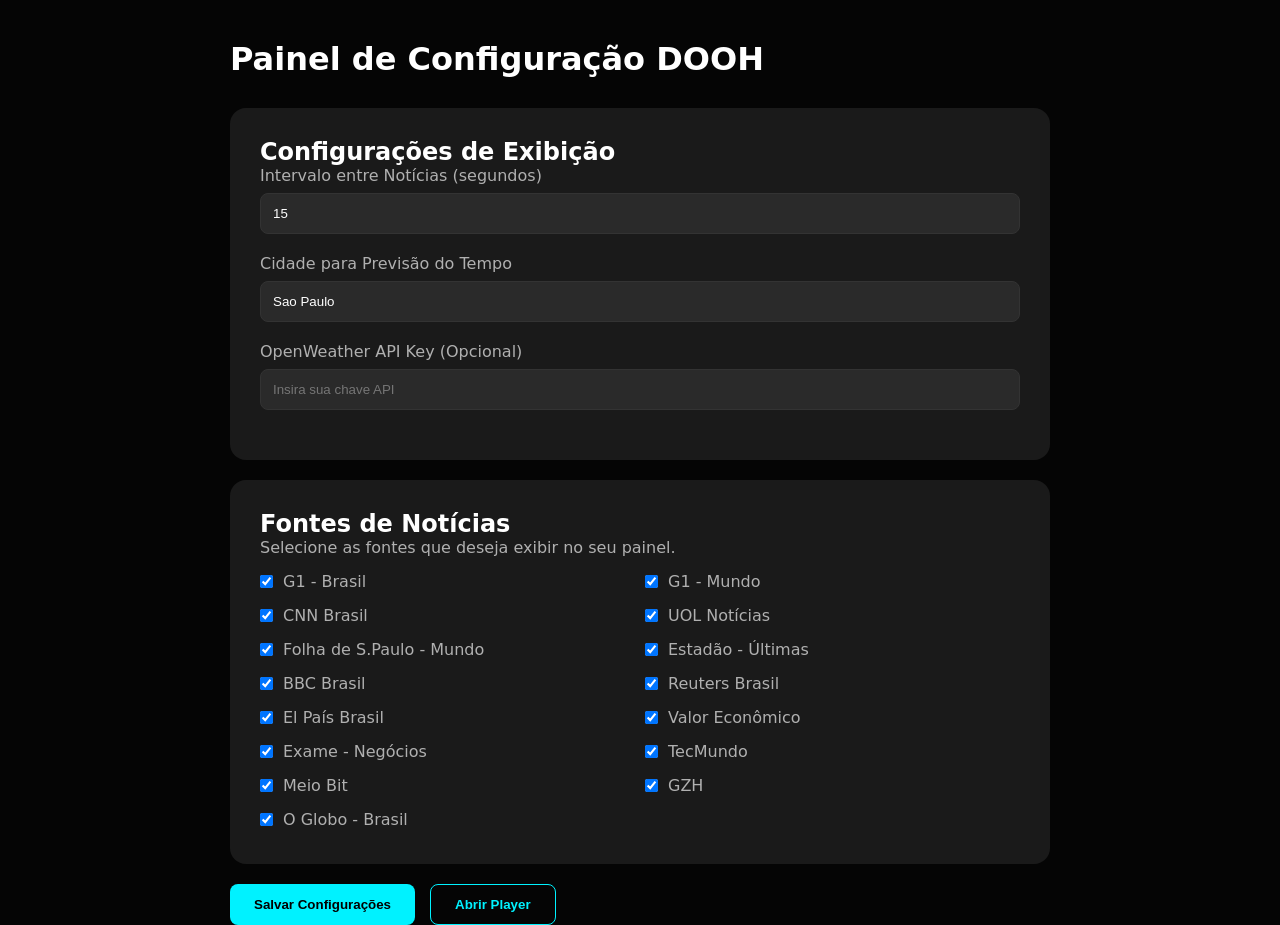
==== admin.html @ 4341ee9b "Sync to fcdcastro account" ====
<!DOCTYPE html>
<html lang="pt-br">

<head>
    <meta charset="UTF-8">
    <meta name="viewport" content="width=device-width, initial-scale=1.0">
    <title>Configurações DOOH</title>
    <link rel="stylesheet" href="index.css">
</head>

<body class="admin-body">
    <h1 style="margin-bottom: 30px;">Painel de Configuração DOOH</h1>

    <div class="admin-card">
        <h2>Configurações de Exibição</h2>
        <div class="form-group">
            <label>Intervalo entre Notícias (segundos)</label>
            <input type="number" id="news-interval" value="15" min="5">
        </div>
        <div class="form-group">
            <label>Cidade para Previsão do Tempo</label>
            <input type="text" id="weather-city-input" value="Sao Paulo">
        </div>
        <div class="form-group">
            <label>OpenWeather API Key (Opcional)</label>
            <input type="text" id="weather-api-key" placeholder="Insira sua chave API">
        </div>
    </div>

    <div class="admin-card">
        <h2>Fontes de Notícias</h2>
        <p style="margin-bottom: 15px; color: var(--text-secondary);">Selecione as fontes que deseja exibir no seu
            painel.</p>
        <div id="sources-list" style="display: grid; grid-template-columns: 1fr 1fr; gap: 10px;">
            <!-- Will be populated by JS -->
        </div>
    </div>

    <div style="display: flex; gap: 15px;">
        <button id="save-settings">Salvar Configurações</button>
        <button id="view-player"
            style="background: transparent; border: 1px solid var(--accent-color); color: var(--accent-color);">Abrir
            Player</button>
    </div>

    <script src="admin.js"></script>
</body>

</html>
---- index.css ----
:root {
    --bg-color: #050505;
    --card-bg: rgba(20, 20, 20, 0.7);
    --accent-color: #00f2ff;
    --text-primary: #ffffff;
    --text-secondary: #b0b0b0;
    --glass-border: rgba(255, 255, 255, 0.1);
    --font-main: 'Inter', system-ui, -apple-system, sans-serif;
}

* {
    margin: 0;
    padding: 0;
    box-sizing: border-box;
}

body {
    background-color: var(--bg-color);
    color: var(--text-primary);
    font-family: var(--font-main);
    height: 100vh;
    overflow: hidden;
    display: flex;
    flex-direction: column;
}

/* Layout */
.app-container {
    display: grid;
    grid-template-columns: 1fr 350px;
    height: 100vh;
    gap: 20px;
    padding: 20px;
}

/* Main News Area */
.news-display {
    position: relative;
    border-radius: 24px;
    overflow: hidden;
    background: #111;
    box-shadow: 0 20px 50px rgba(0,0,0,0.5);
    border: 1px solid var(--glass-border);
}

.news-image {
    width: 100%;
    height: 100%;
    object-fit: cover;
    transition: transform 1.2s cubic-bezier(0.4, 0, 0.2, 1);
}

.news-overlay {
    position: absolute;
    bottom: 0;
    left: 0;
    right: 0;
    padding: 60px 40px 40px;
    background: linear-gradient(transparent, rgba(0,0,0,0.95));
}

.news-source {
    display: inline-block;
    padding: 6px 12px;
    background: var(--accent-color);
    color: #000;
    font-weight: 700;
    text-transform: uppercase;
    font-size: 12px;
    border-radius: 4px;
    margin-bottom: 15px;
    letter-spacing: 1px;
}

.news-title {
    font-size: 48px;
    font-weight: 800;
    line-height: 1.1;
    margin-bottom: 20px;
    text-wrap: balance;
}

.news-summary {
    font-size: 20px;
    color: var(--text-secondary);
    max-width: 800px;
    line-height: 1.5;
}

/* Sidebar */
.sidebar {
    display: flex;
    flex-direction: column;
    gap: 20px;
}

.sidebar-card {
    background: var(--card-bg);
    backdrop-filter: blur(20px);
    border: 1px solid var(--glass-border);
    border-radius: 20px;
    padding: 24px;
}

/* Weather */
.weather-widget {
    display: flex;
    flex-direction: column;
    align-items: center;
    text-align: center;
}

.weather-temp {
    font-size: 64px;
    font-weight: 700;
    margin: 10px 0;
}

.weather-city {
    font-size: 18px;
    color: var(--text-secondary);
}

/* Currencies */
.currency-widget h3 {
    font-size: 14px;
    text-transform: uppercase;
    color: var(--accent-color);
    margin-bottom: 15px;
    letter-spacing: 1px;
}

.currency-item {
    display: flex;
    justify-content: space-between;
    align-items: center;
    padding: 12px 0;
    border-bottom: 1px solid var(--glass-border);
}

.currency-item:last-child {
    border-bottom: none;
}

.currency-label {
    font-weight: 500;
}

.currency-value {
    font-weight: 700;
    font-size: 20px;
}

/* Animations */
.fade-in {
    animation: fadeIn 0.8s ease-out forwards;
}

@keyframes fadeIn {
    from { opacity: 0; transform: translateY(20px); }
    to { opacity: 1; transform: translateY(0); }
}

/* Progress Bar */
.progress-container {
    position: absolute;
    bottom: 0;
    left: 0;
    height: 6px;
    background: var(--accent-color);
    width: 0%;
    z-index: 10;
}

/* Admin Styles (simplified) */
.admin-body {
    overflow-y: auto;
    padding: 40px;
    max-width: 900px;
    margin: 0 auto;
}

.admin-card {
    background: #1a1a1a;
    padding: 30px;
    border-radius: 16px;
    margin-bottom: 20px;
}

.form-group {
    margin-bottom: 20px;
}

label {
    display: block;
    margin-bottom: 8px;
    color: var(--text-secondary);
}

input, select {
    width: 100%;
    padding: 12px;
    background: #2a2a2a;
    border: 1px solid #333;
    color: white;
    border-radius: 8px;
}

button {
    padding: 12px 24px;
    background: var(--accent-color);
    border: none;
    border-radius: 8px;
    font-weight: 700;
    cursor: pointer;
    transition: filter 0.2s;
}

button:hover {
    filter: brightness(1.2);
}
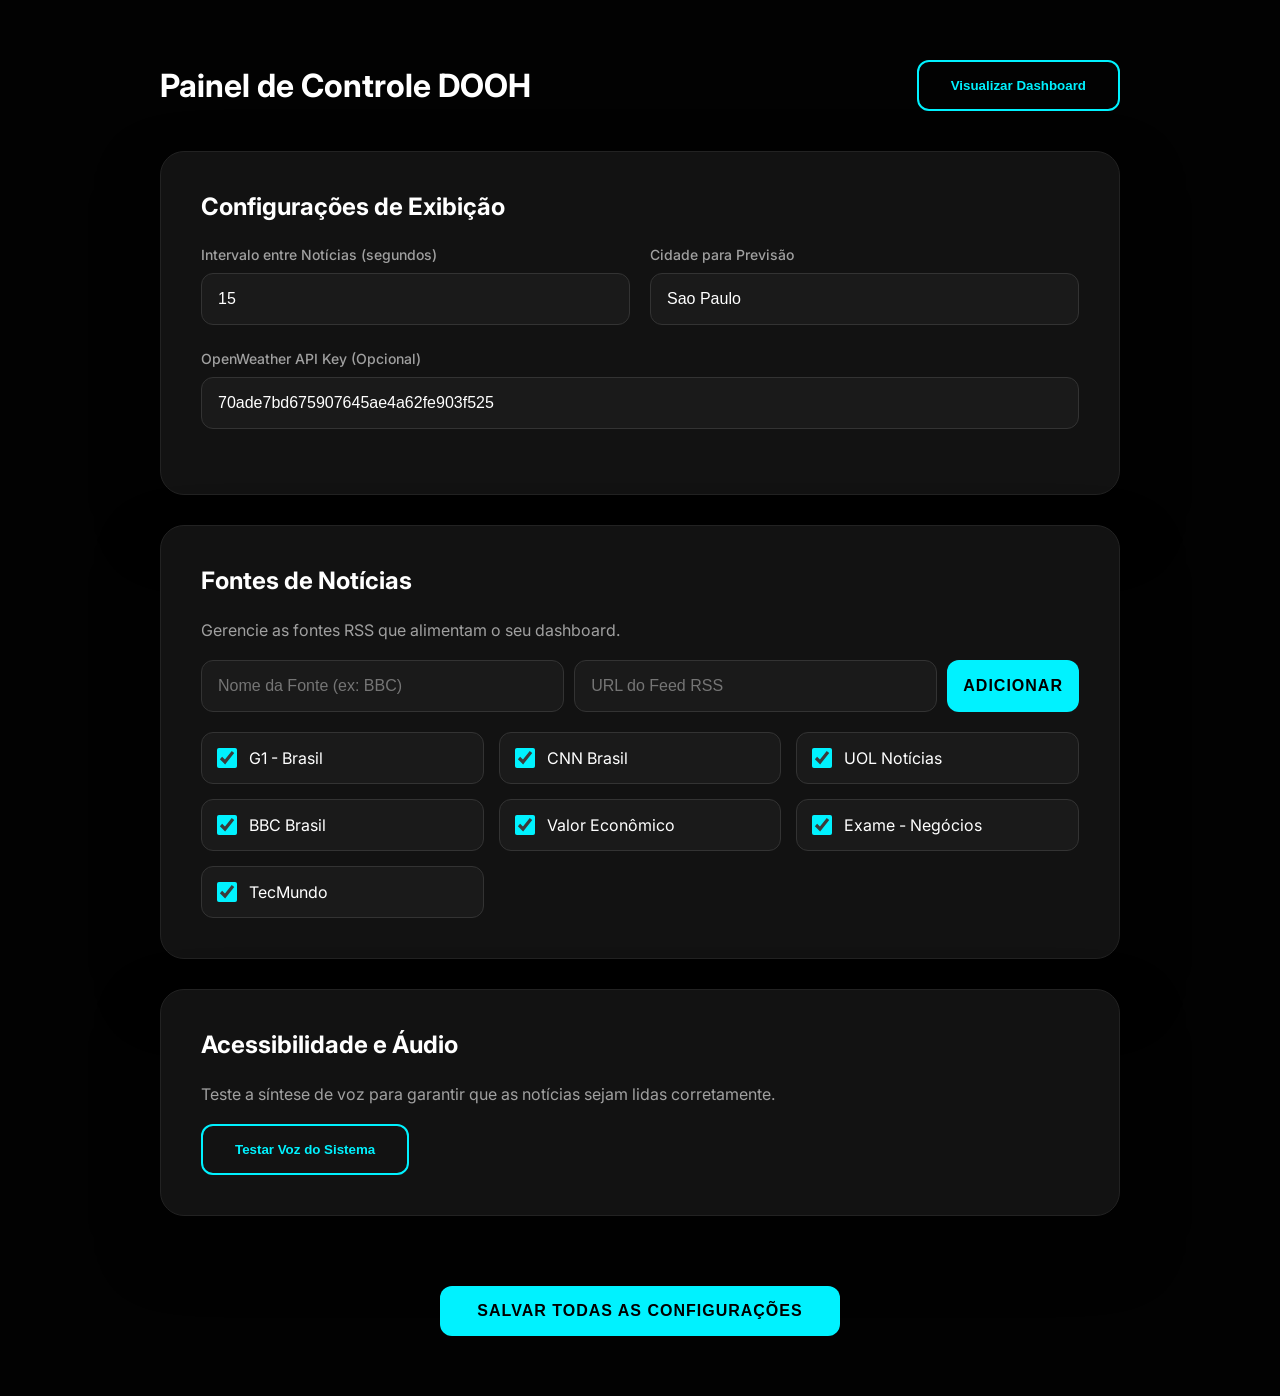
==== commit cf732381: "Premium DOOH Revision: UI/UX, parallel RSS fetching, and custom source management" ====
--- a/admin.html
+++ b/admin.html
@@ -1,49 +1,64 @@
 <!DOCTYPE html>
 <html lang="pt-br">
-
 <head>
     <meta charset="UTF-8">
     <meta name="viewport" content="width=device-width, initial-scale=1.0">
-    <title>Configurações DOOH</title>
+    <title>Configurações DOOH - Premium</title>
     <link rel="stylesheet" href="index.css">
+    <link rel="preconnect" href="https://fonts.googleapis.com">
+    <link rel="preconnect" href="https://fonts.gstatic.com" crossorigin>
+    <link href="https://fonts.googleapis.com/css2?family=Inter:wght@400;500;700;800&display=swap" rel="stylesheet">
 </head>
-
 <body class="admin-body">
-    <h1 style="margin-bottom: 30px;">Painel de Configuração DOOH</h1>
+    <header class="admin-header">
+        <h1>Painel de Controle DOOH</h1>
+        <button id="view-player" class="btn-secondary">Visualizar Dashboard</button>
+    </header>
 
     <div class="admin-card">
         <h2>Configurações de Exibição</h2>
-        <div class="form-group">
-            <label>Intervalo entre Notícias (segundos)</label>
-            <input type="number" id="news-interval" value="15" min="5">
-        </div>
-        <div class="form-group">
-            <label>Cidade para Previsão do Tempo</label>
-            <input type="text" id="weather-city-input" value="Sao Paulo">
+        <div style="display: grid; grid-template-columns: 1fr 1fr; gap: 20px;">
+            <div class="form-group">
+                <label>Intervalo entre Notícias (segundos)</label>
+                <input type="number" id="news-interval" class="form-control" value="15" min="5">
+            </div>
+            <div class="form-group">
+                <label>Cidade para Previsão</label>
+                <input type="text" id="weather-city-input" class="form-control" value="Sao Paulo">
+            </div>
         </div>
         <div class="form-group">
             <label>OpenWeather API Key (Opcional)</label>
-            <input type="text" id="weather-api-key" placeholder="Insira sua chave API">
+            <input type="text" id="weather-api-key" class="form-control" placeholder="Insira sua chave API para tempo real">
         </div>
     </div>
 
     <div class="admin-card">
         <h2>Fontes de Notícias</h2>
-        <p style="margin-bottom: 15px; color: var(--text-secondary);">Selecione as fontes que deseja exibir no seu
-            painel.</p>
-        <div id="sources-list" style="display: grid; grid-template-columns: 1fr 1fr; gap: 10px;">
-            <!-- Will be populated by JS -->
+        <p style="margin-bottom: 20px; color: var(--text-secondary);">Gerencie as fontes RSS que alimentam o seu dashboard.</p>
+        
+        <!-- Add Custom Source -->
+        <div class="source-input-group">
+            <input type="text" id="custom-source-name" class="form-control" placeholder="Nome da Fonte (ex: BBC)">
+            <input type="text" id="custom-source-url" class="form-control" placeholder="URL do Feed RSS">
+            <button id="add-source" class="btn-primary" style="padding: 16px;">Adicionar</button>
+        </div>
+
+        <div id="sources-list" class="sources-grid">
+            <!-- Dinâmico via JS -->
         </div>
     </div>
 
-    <div style="display: flex; gap: 15px;">
-        <button id="save-settings">Salvar Configurações</button>
-        <button id="view-player"
-            style="background: transparent; border: 1px solid var(--accent-color); color: var(--accent-color);">Abrir
-            Player</button>
+    <div class="admin-card">
+        <h2>Acessibilidade e Áudio</h2>
+        <p style="margin-bottom: 20px; color: var(--text-secondary);">Teste a síntese de voz para garantir que as notícias sejam lidas corretamente.</p>
+        <button id="test-tts" class="btn-secondary">Testar Voz do Sistema</button>
+    </div>
+
+    <div style="margin-top: 40px; text-align: center;">
+        <button id="save-settings" class="btn-primary" style="width: 100%; max-width: 400px;">Salvar Todas as Configurações</button>
     </div>
 
     <script src="admin.js"></script>
 </body>
-
 </html>
--- a/index.css
+++ b/index.css
@@ -1,11 +1,15 @@
 :root {
-    --bg-color: #050505;
-    --card-bg: rgba(20, 20, 20, 0.7);
+    --bg-color: #020202;
     --accent-color: #00f2ff;
+    --accent-glow: rgba(0, 242, 255, 0.5);
     --text-primary: #ffffff;
-    --text-secondary: #b0b0b0;
-    --glass-border: rgba(255, 255, 255, 0.1);
+    --text-secondary: #a0a0a0;
+    --glass-bg: rgba(255, 255, 255, 0.9);
+    --glass-border: rgba(255, 255, 255, 0.2);
+    --card-bg: #121212;
+    --card-border: #222222;
     --font-main: 'Inter', system-ui, -apple-system, sans-serif;
+    --transition-smooth: all 0.4s cubic-bezier(0.4, 0, 0.2, 1);
 }
 
 * {
@@ -26,28 +30,44 @@
 
 /* Layout */
 .app-container {
-    display: grid;
-    grid-template-columns: 1fr 350px;
     height: 100vh;
-    gap: 20px;
-    padding: 20px;
+    width: 100vw;
+    position: relative;
 }
 
 /* Main News Area */
 .news-display {
     position: relative;
-    border-radius: 24px;
+    height: 100vh;
     overflow: hidden;
-    background: #111;
-    box-shadow: 0 20px 50px rgba(0,0,0,0.5);
-    border: 1px solid var(--glass-border);
+    background: #000;
+}
+
+.news-image-container {
+    position: absolute;
+    top: 0;
+    left: 0;
+    width: 100%;
+    height: 100%;
+    z-index: 1;
 }
 
 .news-image {
     width: 100%;
     height: 100%;
     object-fit: cover;
-    transition: transform 1.2s cubic-bezier(0.4, 0, 0.2, 1);
+    opacity: 0.8;
+    transition: var(--transition-smooth);
+}
+
+/* Ken Burns Effect */
+.ken-burns {
+    animation: kenBurns 20s infinite alternate linear;
+}
+
+@keyframes kenBurns {
+    0% { transform: scale(1) translate(0, 0); }
+    100% { transform: scale(1.15) translate(-1%, -1%); }
 }
 
 .news-overlay {
@@ -55,110 +75,123 @@
     bottom: 0;
     left: 0;
     right: 0;
-    padding: 60px 40px 40px;
-    background: linear-gradient(transparent, rgba(0,0,0,0.95));
+    padding: 120px 80px 80px;
+    background: linear-gradient(to top, 
+        rgba(0,0,0,1) 0%, 
+        rgba(0,0,0,0.8) 40%, 
+        transparent 100%);
+    z-index: 5;
+    display: flex;
+    flex-direction: column;
+    gap: 20px;
 }
 
 .news-source {
-    display: inline-block;
-    padding: 6px 12px;
+    display: inline-flex;
+    align-items: center;
+    padding: 10px 20px;
     background: var(--accent-color);
     color: #000;
+    font-weight: 800;
+    text-transform: uppercase;
+    font-size: 14px;
+    border-radius: 6px;
+    letter-spacing: 2px;
+    box-shadow: 0 0 30px var(--accent-glow);
+    width: fit-content;
+}
+
+.news-title {
+    font-size: 72px;
+    font-weight: 800;
+    line-height: 1.0;
+    text-shadow: 0 10px 40px rgba(0,0,0,1);
+    max-width: 90%;
+    letter-spacing: -2px;
+}
+
+.news-summary {
+    font-size: 26px;
+    color: #eee;
+    max-width: 1000px;
+    line-height: 1.4;
+    font-weight: 400;
+    text-shadow: 0 4px 20px rgba(0,0,0,0.8);
+}
+
+/* Floating Widgets */
+.top-widgets {
+    position: absolute;
+    top: 40px;
+    left: 40px;
+    right: 40px;
+    display: flex;
+    justify-content: space-between;
+    align-items: flex-start;
+    z-index: 10;
+}
+
+.widgets-group {
+    display: flex;
+    gap: 15px;
+}
+
+.glass-widget {
+    background: var(--glass-bg);
+    backdrop-filter: blur(25px);
+    -webkit-backdrop-filter: blur(25px);
+    border: 1px solid var(--glass-border);
+    padding: 14px 28px;
+    border-radius: 100px;
+    display: flex;
+    align-items: center;
+    gap: 15px;
+    box-shadow: 0 20px 50px rgba(0,0,0,0.4);
+    color: #000;
+}
+
+.currency-bar {
+    gap: 25px;
+}
+
+.currency-item {
+    display: flex;
+    align-items: center;
+    gap: 8px;
+    font-weight: 800;
+}
+
+.currency-item span {
+    color: #0056b3;
+    font-size: 1.1em;
+}
+
+.clock-widget {
+    padding: 14px 30px;
+}
+
+#clock {
+    font-size: 28px;
+    font-weight: 800;
+    border-right: 2px solid rgba(0,0,0,0.1);
+    padding-right: 15px;
+    letter-spacing: 1px;
+}
+
+#date {
+    font-size: 13px;
+    font-weight: 600;
+    text-transform: uppercase;
+    opacity: 0.8;
+}
+
+.weather-widget {
     font-weight: 700;
-    text-transform: uppercase;
-    font-size: 12px;
-    border-radius: 4px;
-    margin-bottom: 15px;
-    letter-spacing: 1px;
-}
-
-.news-title {
-    font-size: 48px;
-    font-weight: 800;
-    line-height: 1.1;
-    margin-bottom: 20px;
-    text-wrap: balance;
-}
-
-.news-summary {
-    font-size: 20px;
-    color: var(--text-secondary);
-    max-width: 800px;
-    line-height: 1.5;
-}
-
-/* Sidebar */
-.sidebar {
-    display: flex;
-    flex-direction: column;
-    gap: 20px;
-}
-
-.sidebar-card {
-    background: var(--card-bg);
-    backdrop-filter: blur(20px);
-    border: 1px solid var(--glass-border);
-    border-radius: 20px;
-    padding: 24px;
-}
-
-/* Weather */
-.weather-widget {
-    display: flex;
-    flex-direction: column;
-    align-items: center;
-    text-align: center;
-}
-
-.weather-temp {
-    font-size: 64px;
-    font-weight: 700;
-    margin: 10px 0;
-}
-
-.weather-city {
-    font-size: 18px;
-    color: var(--text-secondary);
-}
-
-/* Currencies */
-.currency-widget h3 {
-    font-size: 14px;
-    text-transform: uppercase;
-    color: var(--accent-color);
-    margin-bottom: 15px;
-    letter-spacing: 1px;
-}
-
-.currency-item {
-    display: flex;
-    justify-content: space-between;
-    align-items: center;
-    padding: 12px 0;
-    border-bottom: 1px solid var(--glass-border);
-}
-
-.currency-item:last-child {
-    border-bottom: none;
-}
-
-.currency-label {
-    font-weight: 500;
-}
-
-.currency-value {
-    font-weight: 700;
-    font-size: 20px;
-}
-
-/* Animations */
-.fade-in {
-    animation: fadeIn 0.8s ease-out forwards;
-}
-
-@keyframes fadeIn {
-    from { opacity: 0; transform: translateY(20px); }
-    to { opacity: 1; transform: translateY(0); }
+}
+
+#weather-temp {
+    font-size: 24px;
+    font-weight: 800;
 }
 
 /* Progress Bar */
@@ -167,55 +200,203 @@
     bottom: 0;
     left: 0;
     height: 6px;
+    background: rgba(255, 255, 255, 0.1);
+    width: 100%;
+    z-index: 20;
+}
+
+.progress-fill {
+    height: 100%;
     background: var(--accent-color);
     width: 0%;
-    z-index: 10;
-}
-
-/* Admin Styles (simplified) */
+    box-shadow: 0 0 15px var(--accent-color);
+    transition: width 0.1s linear;
+}
+
+/* Buttons & UI Elements */
+.icon-button {
+    background: #fff;
+    border: none;
+    color: #000;
+    width: 56px;
+    height: 56px;
+    border-radius: 50%;
+    display: flex;
+    align-items: center;
+    justify-content: center;
+    cursor: pointer;
+    transition: var(--transition-smooth);
+    box-shadow: 0 10px 25px rgba(0,0,0,0.3);
+}
+
+.icon-button:hover {
+    transform: scale(1.1);
+    background: var(--accent-color);
+}
+
+.icon-button.speaking {
+    background: #ff3333;
+    color: #fff;
+    animation: pulseGlow 1.5s infinite;
+}
+
+@keyframes pulseGlow {
+    0% { box-shadow: 0 0 0 0 rgba(255, 51, 51, 0.7); }
+    70% { box-shadow: 0 0 0 20px rgba(255, 51, 51, 0); }
+    100% { box-shadow: 0 0 0 0 rgba(255, 51, 51, 0); }
+}
+
+/* Admin Styles */
 .admin-body {
+    background-color: var(--bg-color);
+    color: var(--text-primary);
+    padding: 60px 20px;
+    max-width: 1000px;
+    margin: 0 auto;
     overflow-y: auto;
+    height: auto;
+}
+
+.admin-header {
+    margin-bottom: 40px;
+    display: flex;
+    justify-content: space-between;
+    align-items: center;
+}
+
+.admin-card {
+    background: var(--card-bg);
     padding: 40px;
-    max-width: 900px;
-    margin: 0 auto;
-}
-
-.admin-card {
+    border-radius: 24px;
+    margin-bottom: 30px;
+    border: 1px solid var(--card-border);
+    box-shadow: 0 30px 60px rgba(0,0,0,0.5);
+}
+
+.admin-card h2 {
+    margin-bottom: 25px;
+    font-size: 24px;
+    display: flex;
+    align-items: center;
+    gap: 12px;
+}
+
+.form-group {
+    margin-bottom: 25px;
+}
+
+.form-group label {
+    display: block;
+    margin-bottom: 10px;
+    color: var(--text-secondary);
+    font-weight: 500;
+    font-size: 14px;
+}
+
+.form-control {
+    width: 100%;
+    padding: 16px;
     background: #1a1a1a;
-    padding: 30px;
-    border-radius: 16px;
-    margin-bottom: 20px;
-}
-
-.form-group {
-    margin-bottom: 20px;
-}
-
-label {
-    display: block;
-    margin-bottom: 8px;
-    color: var(--text-secondary);
-}
-
-input, select {
-    width: 100%;
-    padding: 12px;
-    background: #2a2a2a;
     border: 1px solid #333;
     color: white;
-    border-radius: 8px;
-}
-
-button {
-    padding: 12px 24px;
+    border-radius: 12px;
+    font-size: 16px;
+    transition: var(--transition-smooth);
+}
+
+.form-control:focus {
+    outline: none;
+    border-color: var(--accent-color);
+    box-shadow: 0 0 0 4px rgba(0, 242, 255, 0.1);
+}
+
+.btn-primary {
+    padding: 16px 32px;
     background: var(--accent-color);
+    color: #000;
     border: none;
-    border-radius: 8px;
-    font-weight: 700;
+    border-radius: 12px;
+    font-weight: 800;
+    font-size: 16px;
     cursor: pointer;
-    transition: filter 0.2s;
-}
-
-button:hover {
-    filter: brightness(1.2);
-}
+    transition: var(--transition-smooth);
+    text-transform: uppercase;
+    letter-spacing: 1px;
+}
+
+.btn-primary:hover {
+    transform: translateY(-2px);
+    box-shadow: 0 10px 20px var(--accent-glow);
+}
+
+.btn-secondary {
+    padding: 16px 32px;
+    background: transparent;
+    color: var(--accent-color);
+    border: 2px solid var(--accent-color);
+    border-radius: 12px;
+    font-weight: 800;
+    cursor: pointer;
+    transition: var(--transition-smooth);
+}
+
+.btn-secondary:hover {
+    background: rgba(0, 242, 255, 0.05);
+}
+
+/* Custom Source Add Form */
+.source-input-group {
+    display: flex;
+    gap: 10px;
+    margin-bottom: 20px;
+}
+
+.sources-grid {
+    display: grid;
+    grid-template-columns: repeat(auto-fill, minmax(280px, 1fr));
+    gap: 15px;
+}
+
+.source-item {
+    background: #1a1a1a;
+    padding: 15px;
+    border-radius: 12px;
+    display: flex;
+    align-items: center;
+    gap: 12px;
+    border: 1px solid #333;
+}
+
+.source-item input[type="checkbox"] {
+    width: 20px;
+    height: 20px;
+    accent-color: var(--accent-color);
+}
+
+/* Animations */
+.fade-in {
+    animation: fadeIn 1s cubic-bezier(0.4, 0, 0.2, 1) forwards;
+}
+
+@keyframes fadeIn {
+    from { opacity: 0; transform: translateY(30px); }
+    to { opacity: 1; transform: translateY(0); }
+}
+
+/* Mobile Adjustments */
+@media (max-width: 900px) {
+    .news-title { font-size: 48px; }
+    .news-overlay { padding: 60px 40px 40px; }
+    .top-widgets { top: 20px; left: 20px; right: 20px; }
+}
+
+@media (max-width: 600px) {
+    .top-widgets { flex-direction: column; gap: 10px; align-items: center; }
+    .widgets-group { width: 100%; justify-content: center; }
+    .news-title { font-size: 32px; }
+    .news-summary { font-size: 18px; }
+    .news-overlay { padding: 40px 20px 30px; }
+    .glass-widget { padding: 10px 20px; font-size: 14px; width: 100%; justify-content: center; }
+    .clock-widget { width: auto; }
+}
+
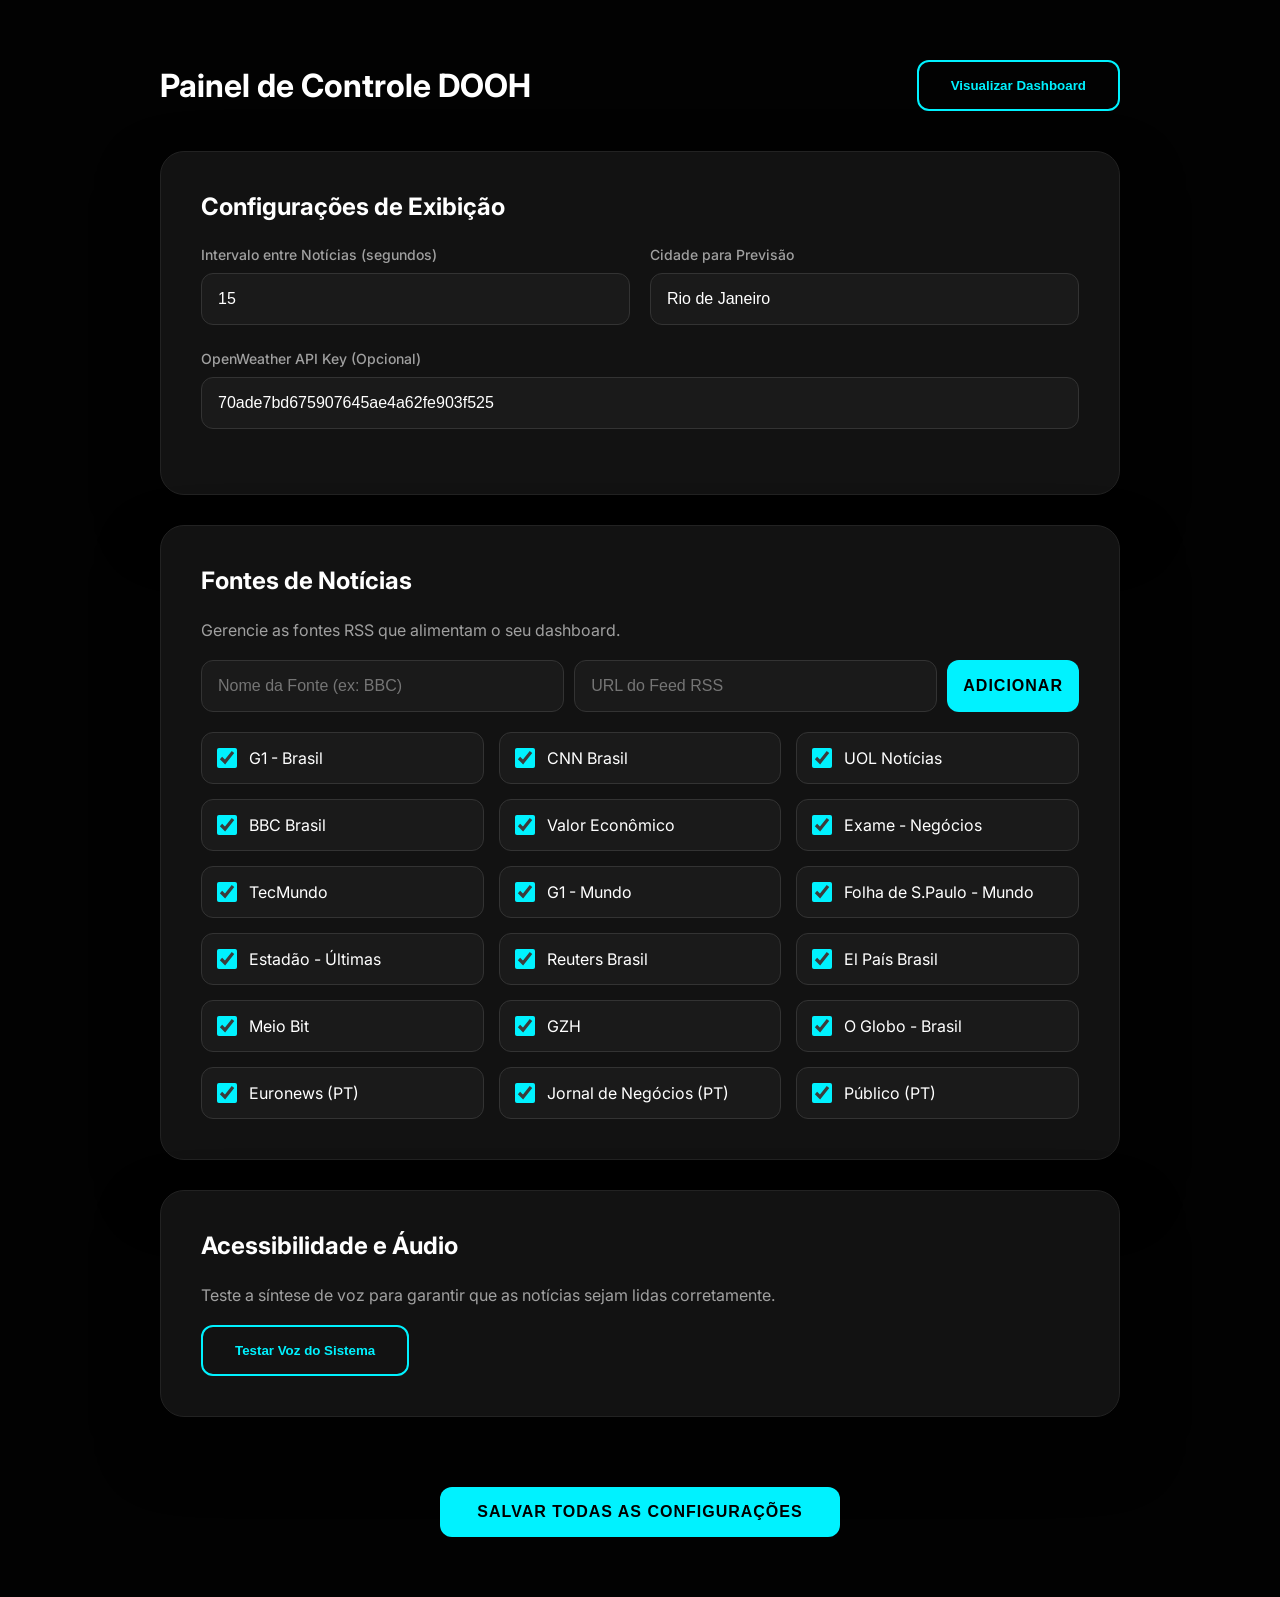
==== commit 36740794: "Add 'Ouvir Destaques' button to Briefing to enable audio on mobile and browsers" ====
--- a/admin.html
+++ b/admin.html
@@ -1,5 +1,6 @@
 <!DOCTYPE html>
 <html lang="pt-br">
+
 <head>
     <meta charset="UTF-8">
     <meta name="viewport" content="width=device-width, initial-scale=1.0">
@@ -9,6 +10,7 @@
     <link rel="preconnect" href="https://fonts.gstatic.com" crossorigin>
     <link href="https://fonts.googleapis.com/css2?family=Inter:wght@400;500;700;800&display=swap" rel="stylesheet">
 </head>
+
 <body class="admin-body">
     <header class="admin-header">
         <h1>Painel de Controle DOOH</h1>
@@ -29,14 +31,16 @@
         </div>
         <div class="form-group">
             <label>OpenWeather API Key (Opcional)</label>
-            <input type="text" id="weather-api-key" class="form-control" placeholder="Insira sua chave API para tempo real">
+            <input type="text" id="weather-api-key" class="form-control"
+                placeholder="Insira sua chave API para tempo real">
         </div>
     </div>
 
     <div class="admin-card">
         <h2>Fontes de Notícias</h2>
-        <p style="margin-bottom: 20px; color: var(--text-secondary);">Gerencie as fontes RSS que alimentam o seu dashboard.</p>
-        
+        <p style="margin-bottom: 20px; color: var(--text-secondary);">Gerencie as fontes RSS que alimentam o seu
+            dashboard.</p>
+
         <!-- Add Custom Source -->
         <div class="source-input-group">
             <input type="text" id="custom-source-name" class="form-control" placeholder="Nome da Fonte (ex: BBC)">
@@ -51,14 +55,17 @@
 
     <div class="admin-card">
         <h2>Acessibilidade e Áudio</h2>
-        <p style="margin-bottom: 20px; color: var(--text-secondary);">Teste a síntese de voz para garantir que as notícias sejam lidas corretamente.</p>
+        <p style="margin-bottom: 20px; color: var(--text-secondary);">Teste a síntese de voz para garantir que as
+            notícias sejam lidas corretamente.</p>
         <button id="test-tts" class="btn-secondary">Testar Voz do Sistema</button>
     </div>
 
     <div style="margin-top: 40px; text-align: center;">
-        <button id="save-settings" class="btn-primary" style="width: 100%; max-width: 400px;">Salvar Todas as Configurações</button>
+        <button id="save-settings" class="btn-primary" style="width: 100%; max-width: 400px;">Salvar Todas as
+            Configurações</button>
     </div>
 
     <script src="admin.js"></script>
 </body>
+
 </html>
--- a/index.css
+++ b/index.css
@@ -75,124 +75,155 @@
     bottom: 0;
     left: 0;
     right: 0;
-    padding: 120px 80px 80px;
+    padding: 60px 80px 80px; /* Reduzi o padding superior */
     background: linear-gradient(to top, 
         rgba(0,0,0,1) 0%, 
-        rgba(0,0,0,0.8) 40%, 
+        rgba(0,0,0,0.9) 50%, 
         transparent 100%);
     z-index: 5;
     display: flex;
     flex-direction: column;
-    gap: 20px;
+    gap: 15px;
+    max-height: 65vh; /* Limite para não bater nos widgets do topo */
+    justify-content: flex-end;
 }
 
 .news-source {
     display: inline-flex;
     align-items: center;
-    padding: 10px 20px;
+    padding: 8px 16px;
     background: var(--accent-color);
     color: #000;
     font-weight: 800;
     text-transform: uppercase;
-    font-size: 14px;
-    border-radius: 6px;
-    letter-spacing: 2px;
-    box-shadow: 0 0 30px var(--accent-glow);
+    font-size: 13px;
+    border-radius: 4px;
+    letter-spacing: 1.5px;
+    box-shadow: 0 0 25px var(--accent-glow);
     width: fit-content;
 }
 
 .news-title {
-    font-size: 72px;
-    font-weight: 800;
-    line-height: 1.0;
-    text-shadow: 0 10px 40px rgba(0,0,0,1);
-    max-width: 90%;
-    letter-spacing: -2px;
+    font-size: clamp(32px, 5vw, 60px); /* Fonte responsiva: min 32px, ideal 5vw, max 60px */
+    font-weight: 800;
+    line-height: 1.1;
+    text-shadow: 0 5px 30px rgba(0,0,0,1);
+    max-width: 95%;
+    letter-spacing: -1px;
+    margin: 0;
 }
 
 .news-summary {
-    font-size: 26px;
-    color: #eee;
-    max-width: 1000px;
+    font-size: clamp(16px, 2vw, 22px); /* Sumário também responsivo */
+    color: #ddd;
+    max-width: 900px;
     line-height: 1.4;
     font-weight: 400;
-    text-shadow: 0 4px 20px rgba(0,0,0,0.8);
-}
-
-/* Floating Widgets */
+    text-shadow: 0 2px 15px rgba(0,0,0,0.9);
+}
+
+/* Floating Widgets - Ajuste de espaçamento */
 .top-widgets {
     position: absolute;
-    top: 40px;
-    left: 40px;
-    right: 40px;
-    display: flex;
-    justify-content: space-between;
-    align-items: flex-start;
-    z-index: 10;
-}
-
-.widgets-group {
-    display: flex;
-    gap: 15px;
-}
-
-.glass-widget {
-    background: var(--glass-bg);
+    top: 0;
+    left: 0;
+    right: 0;
+    height: 80px;
+    background: linear-gradient(to bottom, rgba(0,0,0,0.95), rgba(0,0,0,0.7));
     backdrop-filter: blur(25px);
     -webkit-backdrop-filter: blur(25px);
-    border: 1px solid var(--glass-border);
-    padding: 14px 28px;
-    border-radius: 100px;
+    border-bottom: 1px solid rgba(255,255,255,0.1);
+    display: flex;
+    justify-content: space-between;
+    align-items: center;
+    padding: 0 40px;
+    z-index: 100;
+}
+
+.widgets-group {
+    display: flex;
+    align-items: center;
+    gap: 40px;
+}
+
+.glass-widget {
+    background: transparent;
+    border: none;
+    padding: 0;
+    border-radius: 0;
     display: flex;
     align-items: center;
     gap: 15px;
-    box-shadow: 0 20px 50px rgba(0,0,0,0.4);
-    color: #000;
+    box-shadow: none;
+    color: #fff;
 }
 
 .currency-bar {
+    gap: 30px;
+    border-right: 1px solid rgba(255,255,255,0.2);
+    padding-right: 30px;
+}
+
+.currency-item {
+    display: flex;
+    flex-direction: column;
+    align-items: flex-start;
+    gap: 2px;
+}
+
+.currency-item span {
+    font-size: 20px;
+    font-weight: 800;
+    color: #fff;
+}
+
+.currency-item label {
+    font-size: 10px;
+    font-weight: 700;
+    color: var(--accent-color);
+    text-transform: uppercase;
+    letter-spacing: 1px;
+}
+
+.weather-widget {
+    gap: 12px;
+}
+
+#weather-temp {
+    font-size: 26px;
+    font-weight: 800;
+}
+
+#weather-city {
+    font-size: 11px;
+    font-weight: 600;
+    color: var(--text-secondary);
+    text-transform: uppercase;
+}
+
+.clock-widget {
     gap: 25px;
 }
 
-.currency-item {
-    display: flex;
-    align-items: center;
-    gap: 8px;
-    font-weight: 800;
-}
-
-.currency-item span {
-    color: #0056b3;
-    font-size: 1.1em;
-}
-
-.clock-widget {
-    padding: 14px 30px;
-}
-
 #clock {
-    font-size: 28px;
-    font-weight: 800;
-    border-right: 2px solid rgba(0,0,0,0.1);
-    padding-right: 15px;
+    font-size: 34px;
+    font-weight: 800;
+    color: #fff;
+    border-right: none;
+    padding-right: 0;
     letter-spacing: 1px;
+    font-variant-numeric: tabular-nums;
 }
 
 #date {
-    font-size: 13px;
-    font-weight: 600;
-    text-transform: uppercase;
-    opacity: 0.8;
-}
-
-.weather-widget {
+    font-size: 11px;
     font-weight: 700;
-}
-
-#weather-temp {
-    font-size: 24px;
-    font-weight: 800;
-}
+    color: var(--accent-color);
+    text-transform: uppercase;
+    text-align: right;
+    line-height: 1.2;
+}
+
 
 /* Progress Bar */
 .progress-container {
@@ -374,29 +405,86 @@
 }
 
 /* Animations */
-.fade-in {
-    animation: fadeIn 1s cubic-bezier(0.4, 0, 0.2, 1) forwards;
-}
-
 @keyframes fadeIn {
     from { opacity: 0; transform: translateY(30px); }
     to { opacity: 1; transform: translateY(0); }
 }
+
+/* Daily Briefing */
+.briefing-overlay {
+    position: fixed;
+    top: 0;
+    left: 0;
+    width: 100%;
+    height: 100%;
+    background: radial-gradient(circle at center, #1a1a1a 0%, #000 100%);
+    z-index: 900;
+    display: flex;
+    align-items: center;
+    justify-content: center;
+    padding: 60px;
+}
+
+.briefing-content {
+    max-width: 1200px;
+    width: 100%;
+}
+
+.briefing-tag {
+    font-size: 14px;
+    font-weight: 800;
+    color: var(--accent-color);
+    text-transform: uppercase;
+    letter-spacing: 5px;
+    margin-bottom: 40px;
+    text-align: center;
+}
+
+.briefing-list {
+    display: flex;
+    flex-direction: column;
+    gap: 20px;
+}
+
+.briefing-item {
+    font-size: clamp(20px, 2.5vw, 36px);
+    font-weight: 700;
+    line-height: 1.2;
+    color: #fff;
+    padding-left: 30px;
+    border-left: 4px solid var(--accent-color);
+    opacity: 0;
+    transform: translateX(-30px);
+    animation: slideInBriefing 0.8s ease forwards;
+}
+
+@keyframes slideInBriefing {
+    to { opacity: 1; transform: translateX(0); }
+}
+
+.briefing-item:nth-child(1) { animation-delay: 0.2s; }
+.briefing-item:nth-child(2) { animation-delay: 0.5s; }
+.briefing-item:nth-child(3) { animation-delay: 0.8s; }
+.briefing-item:nth-child(4) { animation-delay: 1.1s; }
+.briefing-item:nth-child(5) { animation-delay: 1.4s; }
 
 /* Mobile Adjustments */
 @media (max-width: 900px) {
     .news-title { font-size: 48px; }
     .news-overlay { padding: 60px 40px 40px; }
-    .top-widgets { top: 20px; left: 20px; right: 20px; }
+    .top-widgets { height: 60px; padding: 0 20px; }
+    .briefing-overlay { padding: 30px; }
+    .briefing-item { font-size: 22px; }
 }
 
 @media (max-width: 600px) {
-    .top-widgets { flex-direction: column; gap: 10px; align-items: center; }
-    .widgets-group { width: 100%; justify-content: center; }
+    .top-widgets { height: auto; flex-direction: column; padding: 10px; gap: 5px; }
+    .widgets-group { gap: 15px; }
     .news-title { font-size: 32px; }
     .news-summary { font-size: 18px; }
     .news-overlay { padding: 40px 20px 30px; }
-    .glass-widget { padding: 10px 20px; font-size: 14px; width: 100%; justify-content: center; }
-    .clock-widget { width: auto; }
-}
-
+    #clock { font-size: 24px; }
+    #date { font-size: 10px; }
+    .currency-item span { font-size: 16px; }
+}
+
